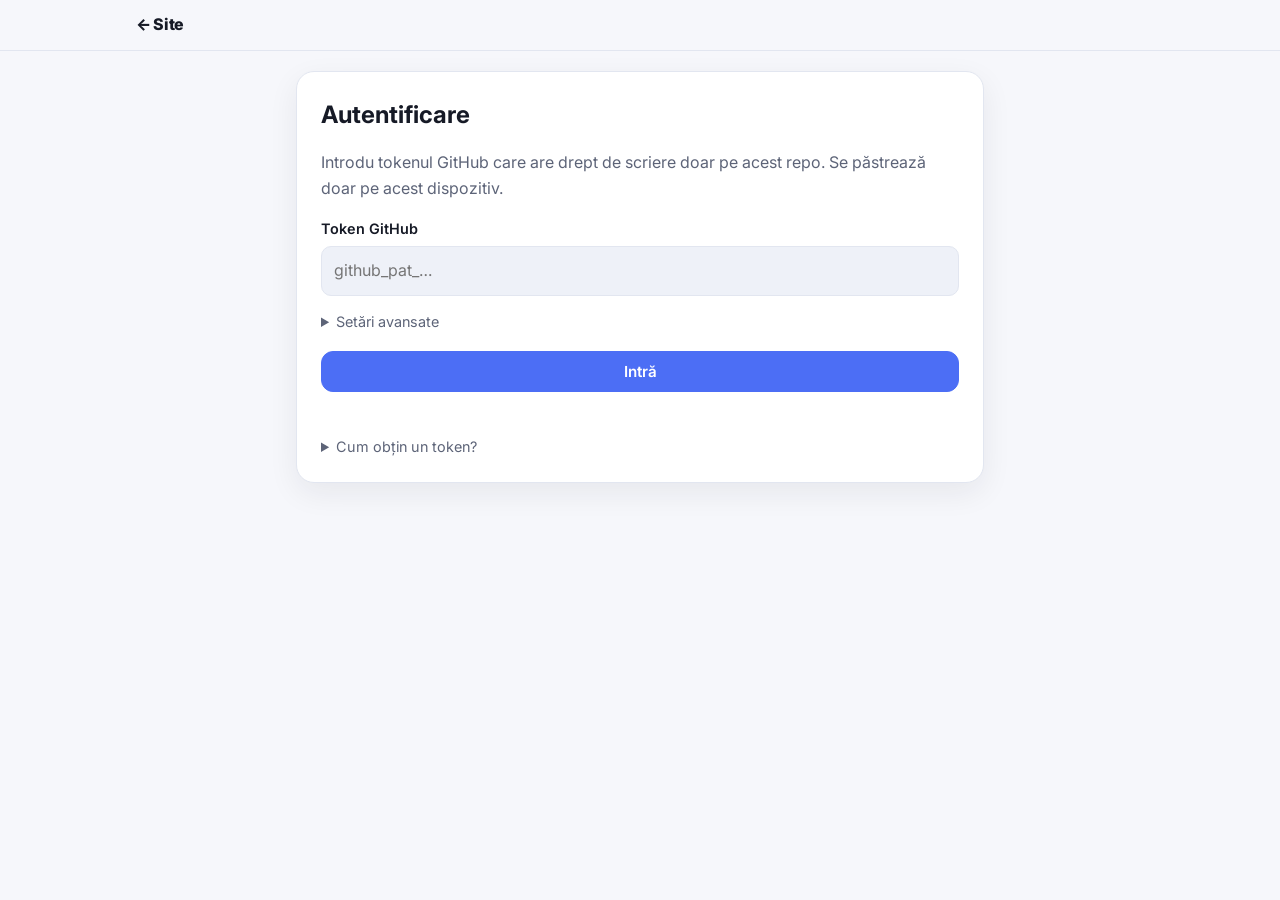
==== admin/index.html @ 6797357d "Add CV/business-card landing page with mobile admin editor - Static site rendered from content.json " ====
<!doctype html>
<html lang="ro">
<head>
  <meta charset="utf-8">
  <meta name="viewport" content="width=device-width, initial-scale=1">
  <meta name="robots" content="noindex, nofollow">
  <title>Editare site</title>
  <link rel="icon" href="../assets/avatar.svg">
  <link href="https://fonts.googleapis.com/css2?family=Inter:wght@400;500;600;700&display=swap" rel="stylesheet">
  <link rel="stylesheet" href="../styles.css">
  <link rel="stylesheet" href="admin.css">
</head>
<body>
  <header class="topbar">
    <nav class="nav">
      <a href="../" class="brand">← Site</a>
      <span class="muted small" id="who"></span>
      <button class="btn small-btn" id="logout" hidden>Ieșire</button>
    </nav>
  </header>

  <main class="admin">
    <!-- Login -->
    <section id="loginView" class="card panel" hidden>
      <h1>Autentificare</h1>
      <p class="muted">Introdu tokenul GitHub care are drept de scriere doar pe acest repo. Se păstrează doar pe acest dispozitiv.</p>
      <form id="loginForm">
        <label>Token GitHub
          <input type="password" id="token" autocomplete="current-password" required placeholder="github_pat_…">
        </label>
        <details class="advanced">
          <summary>Setări avansate</summary>
          <label>Proprietar repo <input id="owner"></label>
          <label>Repo <input id="repo"></label>
          <label>Branch <input id="branch"></label>
        </details>
        <button class="btn primary wide" type="submit">Intră</button>
        <p class="error" id="loginError"></p>
      </form>
      <details class="help">
        <summary>Cum obțin un token?</summary>
        <ol>
          <li>Deschide <a href="https://github.com/settings/personal-access-tokens/new" target="_blank" rel="noopener">GitHub → Fine-grained tokens</a>.</li>
          <li>La <b>Repository access</b> alege <i>Only select repositories</i> și selectează acest repo.</li>
          <li>La <b>Permissions → Contents</b> alege <i>Read and write</i>.</li>
          <li>Generează tokenul și lipește-l aici.</li>
        </ol>
      </details>
    </section>

    <!-- Editor -->
    <section id="editorView" hidden>
      <div id="form"></div>
    </section>
  </main>

  <div class="savebar" id="savebar" hidden>
    <span id="status" class="muted small">Nicio modificare</span>
    <button class="btn" id="reload">Reîncarcă</button>
    <button class="btn primary" id="save" disabled>Salvează</button>
  </div>

  <script src="admin.js"></script>
</body>
</html>
---- styles.css ----
:root {
  --bg: #f6f7fb;
  --surface: #ffffff;
  --surface-2: #eef1f8;
  --text: #161a26;
  --muted: #5d6478;
  --border: #e2e6f0;
  --accent: #4c6ef5;
  --accent-soft: #e5ebff;
  --accent-text: #ffffff;
  --ok: #2fb344;
  --shadow: 0 10px 30px rgba(22, 26, 38, .07);
  --radius: 18px;
}
@media (prefers-color-scheme: dark) {
  :root:not([data-theme="light"]) {
    --bg: #0e1118;
    --surface: #161a24;
    --surface-2: #1d2230;
    --text: #e9ecf4;
    --muted: #9aa2b6;
    --border: #262c3b;
    --accent: #7390ff;
    --accent-soft: #212a47;
    --accent-text: #0e1118;
    --shadow: 0 10px 30px rgba(0, 0, 0, .35);
  }
}
:root[data-theme="dark"] {
  --bg: #0e1118;
  --surface: #161a24;
  --surface-2: #1d2230;
  --text: #e9ecf4;
  --muted: #9aa2b6;
  --border: #262c3b;
  --accent: #7390ff;
  --accent-soft: #212a47;
  --accent-text: #0e1118;
  --shadow: 0 10px 30px rgba(0, 0, 0, .35);
}

* { box-sizing: border-box; }
html { scroll-behavior: smooth; scroll-padding-top: 72px; }
body {
  margin: 0;
  font-family: "Inter", system-ui, -apple-system, "Segoe UI", sans-serif;
  background: var(--bg);
  color: var(--text);
  line-height: 1.6;
  -webkit-font-smoothing: antialiased;
}
a { color: var(--accent); text-decoration: none; }
a:hover { text-decoration: underline; }
svg { width: 18px; height: 18px; fill: currentColor; flex-shrink: 0; }
.muted { color: var(--muted); }
.small { font-size: .85rem; }

/* Top bar */
.topbar {
  position: sticky; top: 0; z-index: 10;
  background: color-mix(in srgb, var(--bg) 85%, transparent);
  backdrop-filter: blur(10px);
  border-bottom: 1px solid var(--border);
}
.nav {
  max-width: 1040px; margin: 0 auto; padding: 12px 16px;
  display: flex; align-items: center; gap: 16px;
}
.brand { font-weight: 800; color: var(--text); letter-spacing: -.02em; }
.brand:hover { text-decoration: none; }
.nav-links { display: flex; gap: 18px; margin-left: auto; }
.nav-links a { color: var(--muted); font-weight: 500; font-size: .95rem; }
.nav-links a:hover { color: var(--text); text-decoration: none; }
.icon-btn {
  display: grid; place-items: center; width: 38px; height: 38px;
  border-radius: 10px; border: 1px solid var(--border);
  background: var(--surface); color: var(--text); cursor: pointer;
}
@media (max-width: 640px) {
  .nav-links { display: none; }
  .icon-btn { margin-left: auto; }
}

main { max-width: 1040px; margin: 0 auto; padding: 0 16px; }

.card {
  background: var(--surface);
  border: 1px solid var(--border);
  border-radius: var(--radius);
  box-shadow: var(--shadow);
}

/* Business card */
.hero { padding: 40px 0 8px; }
.bizcard {
  display: grid; grid-template-columns: 180px 1fr; gap: 32px;
  padding: 32px; align-items: center;
}
.avatar {
  width: 180px; height: 180px; border-radius: 24px; object-fit: cover;
  background: var(--surface-2); border: 4px solid var(--accent-soft);
}
.bizcard h1 { margin: 0; font-size: clamp(1.8rem, 4vw, 2.6rem); line-height: 1.15; letter-spacing: -.03em; }
.title { margin: 4px 0 0; font-size: 1.15rem; font-weight: 600; color: var(--accent); }
.tagline { margin: 12px 0 0; color: var(--muted); max-width: 56ch; }
.location { margin: 8px 0 0; color: var(--muted); font-size: .95rem; display: flex; align-items: center; gap: 6px; }
.location:empty { display: none; }
.availability {
  display: inline-flex; align-items: center; gap: 8px; margin: 0 0 10px;
  padding: 4px 12px; border-radius: 999px; font-size: .85rem; font-weight: 500;
  background: color-mix(in srgb, var(--ok) 14%, transparent); color: var(--ok);
}
.dot { width: 8px; height: 8px; border-radius: 50%; background: var(--ok); box-shadow: 0 0 0 4px color-mix(in srgb, var(--ok) 25%, transparent); }

.actions { display: flex; flex-wrap: wrap; gap: 10px; margin-top: 20px; }
.btn {
  display: inline-flex; align-items: center; gap: 8px;
  padding: 10px 16px; border-radius: 12px; font-weight: 600; font-size: .95rem;
  border: 1px solid var(--border); background: var(--surface-2); color: var(--text);
  cursor: pointer; font-family: inherit;
}
.btn:hover { text-decoration: none; border-color: var(--accent); }
.btn.primary { background: var(--accent); color: var(--accent-text); border-color: var(--accent); }
.social { display: flex; flex-wrap: wrap; gap: 8px; margin-top: 14px; }
.social a {
  display: inline-flex; align-items: center; gap: 6px; padding: 6px 12px;
  border-radius: 999px; background: var(--accent-soft); color: var(--accent);
  font-size: .88rem; font-weight: 600;
}
.social a:hover { text-decoration: none; filter: brightness(1.05); }

@media (max-width: 720px) {
  .hero { padding-top: 20px; }
  .bizcard { grid-template-columns: 1fr; text-align: center; padding: 24px 20px; gap: 16px; justify-items: center; }
  .avatar { width: 128px; height: 128px; }
  .tagline { margin-left: auto; margin-right: auto; }
  .location, .actions, .social { justify-content: center; }
  .actions .btn { flex: 1 1 140px; justify-content: center; }
}

.stats { display: grid; grid-template-columns: repeat(auto-fit, minmax(150px, 1fr)); gap: 12px; margin-top: 16px; }
.stat { padding: 18px 20px; }
.stat strong { display: block; font-size: 1.7rem; letter-spacing: -.02em; }
.stat span { color: var(--muted); font-size: .9rem; }

/* Sections */
.section { padding: 48px 0 8px; }
.section h2 { font-size: 1.6rem; margin: 0 0 18px; letter-spacing: -.02em; }
.subhead { margin: 32px 0 14px; font-size: 1.15rem; }
.prose { padding: 24px 28px; }
.prose p { margin: 0 0 12px; }
.prose p:last-child { margin-bottom: 0; }

.timeline { list-style: none; margin: 0; padding: 0 0 0 22px; border-left: 2px solid var(--border); display: grid; gap: 14px; }
.timeline li { position: relative; padding: 18px 22px; }
.timeline li::before {
  content: ""; position: absolute; left: -31px; top: 24px;
  width: 14px; height: 14px; border-radius: 50%;
  background: var(--accent); border: 3px solid var(--bg);
}
.timeline h4 { margin: 0; font-size: 1.05rem; }
.timeline .meta { color: var(--muted); font-size: .9rem; margin: 2px 0 0; }
.timeline .desc { margin: 8px 0 0; }

.skills { display: grid; grid-template-columns: repeat(auto-fit, minmax(260px, 1fr)); gap: 14px; }
.skills .card { padding: 20px 22px; }
.skills h4 { margin: 0 0 12px; }
.chips { display: flex; flex-wrap: wrap; gap: 8px; }
.chip { padding: 5px 12px; border-radius: 999px; background: var(--surface-2); border: 1px solid var(--border); font-size: .88rem; }

.projects { display: grid; grid-template-columns: repeat(auto-fill, minmax(290px, 1fr)); gap: 16px; }
.project { overflow: hidden; display: flex; flex-direction: column; }
.project img { width: 100%; aspect-ratio: 16 / 9; object-fit: cover; background: var(--surface-2); display: block; }
.project .body { padding: 20px 22px; display: flex; flex-direction: column; gap: 10px; flex: 1; }
.project h4 { margin: 0; font-size: 1.1rem; }
.project p { margin: 0; color: var(--muted); }
.project .chips { margin-top: auto; }
.project .chip { font-size: .8rem; }
.project a.more { font-weight: 600; display: inline-flex; align-items: center; gap: 4px; }

.contact-card { display: grid; grid-template-columns: 1fr auto; gap: 28px; padding: 24px 28px; align-items: center; }
.contact-list { display: grid; gap: 10px; }
.contact-list a {
  display: flex; align-items: center; gap: 12px; padding: 12px 14px;
  border-radius: 12px; background: var(--surface-2); color: var(--text);
  font-weight: 500; overflow-wrap: anywhere;
}
.contact-list a svg { color: var(--accent); }
.contact-list a:hover { text-decoration: none; outline: 1px solid var(--accent); }
.qr-wrap { text-align: center; }
.qr-wrap p { margin: 8px 0 0; font-size: .85rem; }
.qr { background: #fff; padding: 10px; border-radius: 12px; display: inline-block; line-height: 0; }
.qr:empty { display: none; }
.qr img, .qr canvas { width: 140px; height: 140px; }
@media (max-width: 640px) {
  .contact-card { grid-template-columns: 1fr; padding: 20px; }
}

.footer {
  max-width: 1040px; margin: 48px auto 0; padding: 24px 16px 40px;
  display: flex; justify-content: space-between; gap: 12px; flex-wrap: wrap;
  color: var(--muted); font-size: .9rem; border-top: 1px solid var(--border);
}
.footer p { margin: 0; }

.empty { display: none !important; }
---- admin/admin.css ----
.admin { max-width: 720px; padding-top: 20px; padding-bottom: 120px; }
.panel { padding: 24px; }
.panel h1 { margin: 0 0 8px; font-size: 1.5rem; }
.small-btn { padding: 6px 12px; font-size: .85rem; }
.nav .muted { margin-left: auto; }

label { display: block; font-weight: 600; font-size: .9rem; margin: 14px 0 0; }
input, textarea {
  display: block; width: 100%; margin-top: 6px;
  padding: 11px 12px; border-radius: 10px;
  border: 1px solid var(--border); background: var(--surface-2); color: var(--text);
  font: inherit; font-weight: 400; font-size: 16px; /* 16px avoids iOS zoom */
}
input:focus, textarea:focus { outline: 2px solid var(--accent); outline-offset: -1px; }
textarea { min-height: 96px; resize: vertical; }
.wide { width: 100%; justify-content: center; margin-top: 18px; }
.error { color: #e03131; min-height: 1.2em; margin: 10px 0 0; }
.advanced, .help { margin-top: 14px; }
.advanced summary, .help summary { cursor: pointer; color: var(--muted); font-size: .9rem; }
.help ol { padding-left: 20px; font-size: .92rem; }

.group { padding: 18px 20px; margin-bottom: 14px; }
.group > h2 { margin: 0; font-size: 1.15rem; }
.group > summary { cursor: pointer; font-weight: 700; font-size: 1.1rem; list-style: none; display: flex; justify-content: space-between; }
.group > summary::after { content: "▾"; color: var(--muted); }
.group:not([open]) > summary::after { content: "▸"; }

.item { border: 1px solid var(--border); border-radius: 12px; padding: 4px 14px 14px; margin-top: 12px; background: var(--surface); }
.item > summary { cursor: pointer; padding: 10px 0; font-weight: 600; display: flex; gap: 8px; align-items: center; }
.item-tools { margin-left: auto; display: flex; gap: 4px; }
.tool {
  width: 34px; height: 34px; border-radius: 8px; border: 1px solid var(--border);
  background: var(--surface-2); color: var(--text); cursor: pointer; font-size: 1rem;
}
.tool.danger { color: #e03131; }
.add { margin-top: 12px; }

.str-list .row { display: flex; gap: 6px; align-items: center; margin-top: 6px; }
.str-list .row input { margin-top: 0; }
.upload-row { display: flex; gap: 8px; align-items: center; margin-top: 6px; }
.upload-row input[type=text] { margin-top: 0; }
.upload-row .btn { white-space: nowrap; padding: 10px 12px; }
.thumb { width: 48px; height: 48px; border-radius: 8px; object-fit: cover; background: var(--surface-2); flex-shrink: 0; }

.savebar {
  position: fixed; left: 0; right: 0; bottom: 0; z-index: 20;
  display: flex; gap: 10px; align-items: center; justify-content: flex-end;
  padding: 12px 16px calc(12px + env(safe-area-inset-bottom));
  background: var(--surface); border-top: 1px solid var(--border);
  box-shadow: 0 -6px 20px rgba(0,0,0,.08);
}
.savebar #status { margin-right: auto; }
.btn[disabled] { opacity: .5; cursor: default; }
[hidden] { display: none !important; }
.nav .brand { white-space: nowrap; }
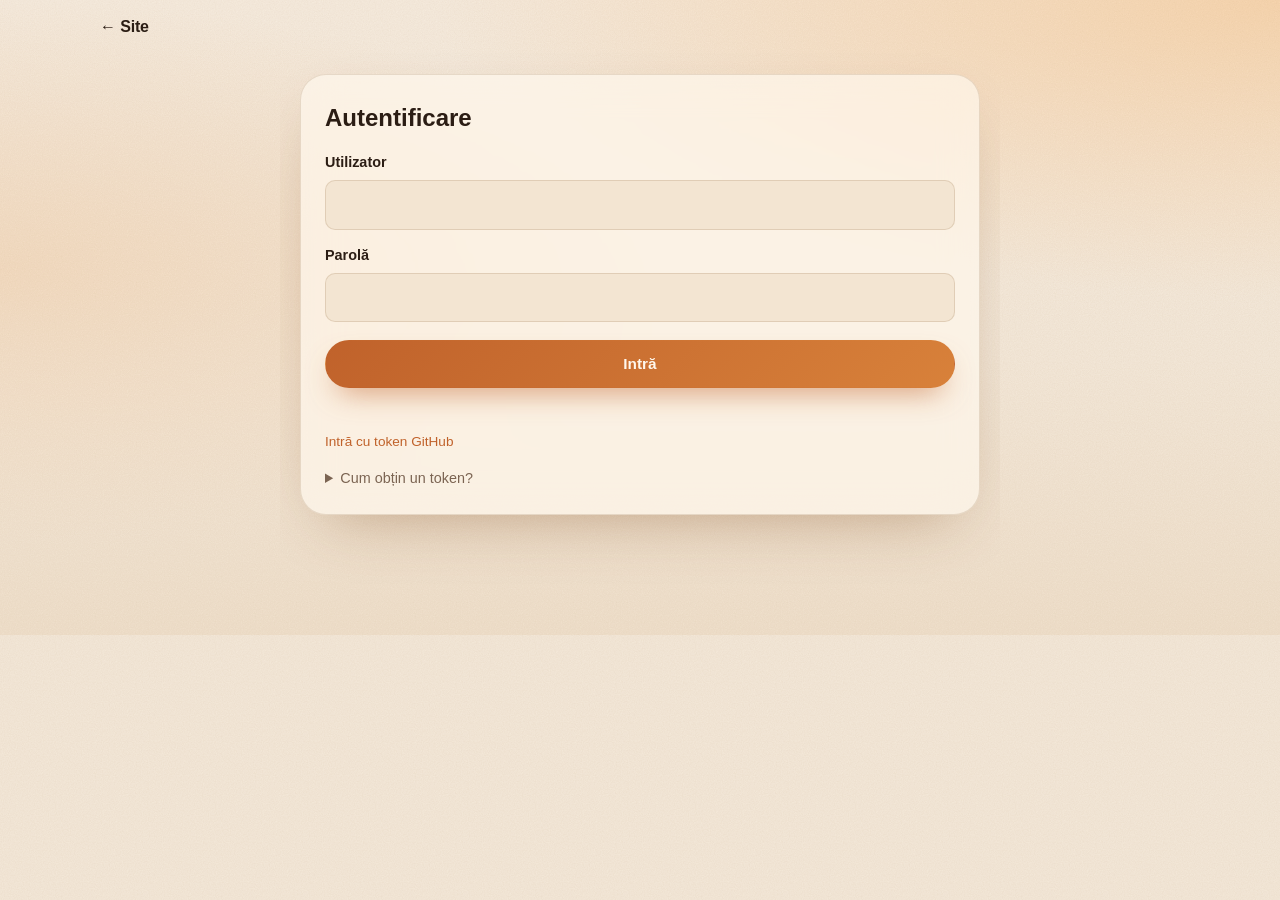
==== commit ff79c3fa: "Bento 1 becomes the main site + StetoApp, contact form, recommendations, NFC card mode, stats, SEO -" ====
--- a/admin/index.html
+++ b/admin/index.html
@@ -7,7 +7,7 @@
   <title>Editare site</title>
   <link rel="icon" href="../assets/avatar.svg">
   <link href="https://fonts.googleapis.com/css2?family=Inter:wght@400;500;600;700&display=swap" rel="stylesheet">
-  <link rel="stylesheet" href="../styles.css">
+  <link rel="stylesheet" href="base.css">
   <link rel="stylesheet" href="admin.css">
 </head>
 <body>
@@ -23,8 +23,19 @@
     <!-- Login -->
     <section id="loginView" class="card panel" hidden>
       <h1>Autentificare</h1>
-      <p class="muted">Introdu tokenul GitHub care are drept de scriere doar pe acest repo. Se păstrează doar pe acest dispozitiv.</p>
+      <form id="passForm" hidden>
+        <label>Utilizator
+          <input id="user" autocomplete="username" autocapitalize="none" required>
+        </label>
+        <label>Parolă
+          <input type="password" id="pass" autocomplete="current-password" required>
+        </label>
+        <button class="btn primary wide" type="submit">Intră</button>
+        <p class="error" id="passError"></p>
+        <p class="small"><a href="#" id="useToken">Intră cu token GitHub</a></p>
+      </form>
       <form id="loginForm">
+        <p class="muted">Introdu tokenul GitHub care are drept de scriere doar pe acest repo. Se păstrează doar pe acest dispozitiv.</p>
         <label>Token GitHub
           <input type="password" id="token" autocomplete="current-password" required placeholder="github_pat_…">
         </label>
@@ -51,6 +62,17 @@
     <!-- Editor -->
     <section id="editorView" hidden>
       <div id="form"></div>
+      <details class="card group">
+        <summary>Utilizator și parolă</summary>
+        <p class="muted small">Setează un utilizator și o parolă ca să intri fără token. Tokenul curent se salvează criptat în repo (<code>admin/auth.json</code>) și poate fi deblocat doar cu aceste date. Folosește o parolă lungă, pe care n-o mai folosești în altă parte.</p>
+        <form id="credForm">
+          <label>Utilizator <input id="newUser" autocomplete="username" autocapitalize="none" required></label>
+          <label>Parolă nouă <input type="password" id="newPass" autocomplete="new-password" minlength="8" required></label>
+          <label>Repetă parola <input type="password" id="newPass2" autocomplete="new-password" required></label>
+          <button class="btn primary wide" type="submit">Salvează datele de login</button>
+          <p class="small" id="credMsg"></p>
+        </form>
+      </details>
     </section>
   </main>
 
--- a/admin/base.css
+++ b/admin/base.css
@@ -0,0 +1,493 @@
+/* ============ Golden hour palette ============ */
+:root {
+  --bg: #f4e9da;
+  --bg-deep: #ecd9c0;
+  --surface: rgba(255, 249, 240, .66);
+  --surface-solid: #fbf4ea;
+  --surface-2: #f3e5d2;
+  --text: #2b1d14;
+  --muted: #7b6452;
+  --border: rgba(125, 82, 40, .16);
+  --accent: #c0622b;
+  --accent-2: #e2a548;
+  --accent-soft: #f5dcc0;
+  --accent-text: #fff7ec;
+  --ink: #1f1611;
+  --ink-2: #2c201a;
+  --ink-text: #f4e6d4;
+  --ink-muted: #b59d86;
+  --shadow: 0 24px 60px -28px rgba(122, 68, 22, .45);
+  --radius: 26px;
+  --serif: "Fraunces", Georgia, serif;
+  --sans: "Helvetica Neue", Helvetica, "Inter", Arial, sans-serif;
+  --ease: cubic-bezier(.2, .8, .2, 1);
+  --dock-h: 76px;
+}
+
+* { box-sizing: border-box; }
+html { background: var(--bg); overflow-x: clip; scroll-behavior: smooth; scroll-padding-top: 80px; -webkit-tap-highlight-color: transparent; }
+body {
+  margin: 0;
+  font-family: var(--sans);
+  font-size: 16px;
+  line-height: 1.6;
+  color: var(--text);
+  background:
+    radial-gradient(120% 60% at 100% 0%, #f7d6b0 0%, transparent 55%),
+    radial-gradient(90% 50% at 0% 30%, #f3dcc2 0%, transparent 60%),
+    linear-gradient(180deg, #f6ecdf 0%, var(--bg) 40%, var(--bg-deep) 100%);
+  background-attachment: fixed;
+  -webkit-font-smoothing: antialiased;
+
+}
+/* film grain */
+body::before {
+  content: ""; position: fixed; inset: 0; z-index: 0; pointer-events: none; opacity: .22; mix-blend-mode: multiply;
+  background-image: url("data:image/svg+xml,%3Csvg xmlns='http://www.w3.org/2000/svg' width='160' height='160'%3E%3Cfilter id='n'%3E%3CfeTurbulence type='fractalNoise' baseFrequency='.85' numOctaves='2' stitchTiles='stitch'/%3E%3CfeColorMatrix values='0 0 0 0 .45 0 0 0 0 .3 0 0 0 0 .15 0 0 0 .5 0'/%3E%3C/filter%3E%3Crect width='100%25' height='100%25' filter='url(%23n)'/%3E%3C/svg%3E");
+}
+body > * { position: relative; z-index: 1; }
+a { color: var(--accent); text-decoration: none; }
+svg { width: 20px; height: 20px; fill: currentColor; flex-shrink: 0; }
+em { font-family: var(--serif); font-style: italic; font-weight: 400; letter-spacing: 0; }
+.muted { color: var(--muted); }
+.small { font-size: .85rem; }
+.card {
+  background: var(--surface);
+  border: 1px solid var(--border);
+  border-radius: var(--radius);
+  box-shadow: var(--shadow);
+  -webkit-backdrop-filter: blur(18px) saturate(1.2);
+  backdrop-filter: blur(18px) saturate(1.2);
+}
+
+/* ============ Ambient glow ============ */
+.glow { position: fixed !important; inset: 0; z-index: 0 !important; pointer-events: none; overflow: hidden; }
+.glow span {
+  position: absolute; border-radius: 50%; filter: blur(60px); opacity: .55; will-change: transform;
+}
+.glow span:nth-child(1) { width: 60vmax; height: 60vmax; left: -20vmax; top: -18vmax; background: radial-gradient(circle, #f6b56b 0%, transparent 65%); animation: drift1 22s ease-in-out infinite alternate; }
+.glow span:nth-child(2) { width: 50vmax; height: 50vmax; right: -22vmax; top: 30vh; background: radial-gradient(circle, #f19a7a 0%, transparent 65%); opacity: .35; animation: drift2 28s ease-in-out infinite alternate; }
+.glow span:nth-child(3) { width: 45vmax; height: 45vmax; left: 10vw; bottom: -25vmax; background: radial-gradient(circle, #f3cf7d 0%, transparent 65%); opacity: .4; animation: drift1 32s ease-in-out infinite alternate-reverse; }
+@keyframes drift1 { to { transform: translate3d(12vw, 8vh, 0) scale(1.1); } }
+@keyframes drift2 { to { transform: translate3d(-10vw, -12vh, 0) scale(.9); } }
+
+/* scroll progress (scroll-driven, ignored where unsupported) */
+.progress {
+  position: fixed !important; top: 0; left: 0; right: 0; height: 3px; z-index: 50 !important;
+  background: linear-gradient(90deg, var(--accent-2), var(--accent));
+  transform-origin: 0 50%; transform: scaleX(0);
+}
+@supports (animation-timeline: scroll()) {
+  .progress { animation: grow linear both; animation-timeline: scroll(root); }
+  @keyframes grow { to { transform: scaleX(1); } }
+}
+
+/* ============ Top bar ============ */
+.topbar {
+  position: sticky; top: 0; z-index: 40;
+  padding-top: env(safe-area-inset-top);
+  transition: background .4s var(--ease), box-shadow .4s var(--ease);
+}
+.topbar.scrolled {
+  background: rgba(246, 236, 223, .9);
+  -webkit-backdrop-filter: blur(16px) saturate(1.3);
+  backdrop-filter: blur(16px) saturate(1.3);
+  box-shadow: 0 1px 0 var(--border);
+}
+.nav { max-width: 1120px; margin: 0 auto; padding: 14px 20px; display: flex; align-items: center; gap: 16px; }
+.brand { display: inline-flex; align-items: center; gap: 10px; font-weight: 700; color: var(--text); letter-spacing: -.01em; }
+.brand-dot { width: 10px; height: 10px; border-radius: 50%; background: linear-gradient(135deg, var(--accent-2), var(--accent)); box-shadow: 0 0 0 4px rgba(226, 165, 72, .25); }
+.nav-links { display: flex; gap: 26px; margin-left: auto; }
+.nav-links a { color: var(--muted); font-weight: 500; font-size: .94rem; transition: color .2s; }
+.nav-links a:hover { color: var(--text); }
+.nav-cta {
+  padding: 9px 16px; border-radius: 999px; background: var(--ink); color: var(--ink-text);
+  font-size: .88rem; font-weight: 600; transition: transform .3s var(--ease);
+}
+.nav-cta:hover { transform: translateY(-1px); }
+@media (max-width: 760px) {
+  .nav-links { display: none; }
+  .nav-cta { margin-left: auto; }
+}
+
+main { max-width: 1120px; margin: 0 auto; padding: 0 20px; overflow-x: clip; }
+
+/* ============ Reveal animations ============ */
+.js .reveal { opacity: 0; transform: translateY(26px); filter: blur(6px); }
+.js .reveal.in {
+  opacity: 1; transform: none; filter: none;
+  transition: opacity .9s var(--ease), transform .9s var(--ease), filter .9s var(--ease);
+  transition-delay: calc(var(--d, 0) * 90ms);
+}
+
+/* ============ Hero ============ */
+.hero {
+  min-height: calc(100svh - 70px);
+  display: flex; flex-direction: column; align-items: center; justify-content: center; text-align: center;
+  padding: 24px 0 88px; position: relative;
+}
+.avatar-wrap {
+  position: relative; width: 148px; height: 148px; border-radius: 50%; padding: 5px; margin-bottom: 22px;
+  background: conic-gradient(from 0deg, var(--accent-2), var(--accent), #f3c98b, var(--accent-2));
+  box-shadow: 0 20px 60px -15px rgba(192, 98, 43, .55);
+}
+.avatar-wrap::after { content: ""; position: absolute; inset: -18px; border-radius: 50%; background: radial-gradient(circle, rgba(242, 176, 98, .45), transparent 70%); z-index: -1; }
+.avatar {
+  width: 100%; height: 100%; border-radius: 50%; object-fit: cover; display: block;
+  border: 4px solid var(--bg); background: var(--surface-2);
+}
+
+.availability {
+  display: inline-flex; align-items: center; gap: 8px; margin: 0 0 18px;
+  padding: 6px 14px; border-radius: 999px; font-size: .82rem; font-weight: 600;
+  background: rgba(255, 249, 240, .7); border: 1px solid var(--border); color: #5c7a3a;
+}
+.dot { width: 8px; height: 8px; border-radius: 50%; background: #6d9c3e; position: relative; }
+.dot::after { content: ""; position: absolute; inset: -4px; border-radius: 50%; background: #6d9c3e; opacity: .4; animation: ping 1.8s var(--ease) infinite; }
+@keyframes ping { 0% { transform: scale(.6); opacity: .6; } 100% { transform: scale(2); opacity: 0; } }
+
+.hero h1 {
+  margin: 0; font-family: var(--sans); font-weight: 500;
+  font-size: clamp(2.9rem, 12.5vw, 6.2rem); line-height: 1.02; letter-spacing: -.015em;
+}
+.hero h1 em {
+  display: block;
+  background: linear-gradient(100deg, var(--accent) 10%, var(--accent-2) 50%, var(--accent) 90%);
+  background-size: 200% 100%;
+  -webkit-background-clip: text; background-clip: text; color: transparent;
+  animation: shimmer 6s linear infinite;
+}
+@keyframes shimmer { to { background-position: -200% 0; } }
+.title { margin: 18px 0 0; font-size: clamp(1rem, 3.6vw, 1.2rem); font-weight: 600; color: var(--accent); letter-spacing: .01em; }
+.tagline { margin: 12px auto 0; color: var(--muted); max-width: 46ch; font-size: 1.05rem; }
+.location { margin: 12px 0 0; color: var(--muted); font-size: .92rem; display: inline-flex; align-items: center; gap: 6px; }
+.location svg { width: 16px; height: 16px; color: var(--accent); }
+.location:empty { display: none; }
+
+.actions { display: flex; flex-wrap: wrap; gap: 10px; margin-top: 28px; justify-content: center; }
+.btn {
+  display: inline-flex; align-items: center; justify-content: center; gap: 8px;
+  padding: 14px 22px; border-radius: 999px; font-weight: 600; font-size: .96rem;
+  border: 1px solid var(--border); background: var(--surface); color: var(--text);
+  cursor: pointer; font-family: inherit;
+  -webkit-backdrop-filter: blur(10px); backdrop-filter: blur(10px);
+  transition: transform .35s var(--ease), box-shadow .35s var(--ease), background .3s;
+}
+.btn:hover { transform: translateY(-2px); box-shadow: var(--shadow); }
+.btn:active { transform: scale(.97); }
+.btn.primary {
+  background: linear-gradient(135deg, var(--accent) 0%, #d8813a 100%);
+  color: var(--accent-text); border-color: transparent;
+  box-shadow: 0 14px 30px -12px rgba(192, 98, 43, .7);
+}
+.btn.dark { background: var(--ink); color: var(--ink-text); border-color: transparent; }
+.social { display: flex; flex-wrap: wrap; gap: 10px; margin-top: 18px; justify-content: center; }
+.social a {
+  display: inline-flex; align-items: center; gap: 10px; min-height: 52px; padding: 0 18px 0 8px;
+  border-radius: 999px; background: var(--surface); border: 1px solid var(--border); color: var(--text);
+  font-weight: 600; font-size: .98rem;
+  -webkit-backdrop-filter: blur(10px); backdrop-filter: blur(10px);
+  transition: transform .35s var(--ease), box-shadow .35s var(--ease), background .3s, color .3s;
+}
+.social a > svg:first-child {
+  width: 36px; height: 36px; padding: 8px; border-radius: 50%;
+  background: var(--ink); color: var(--ink-text); transition: background .3s;
+}
+.social a > svg:last-child { width: 15px; height: 15px; opacity: .45; transition: transform .35s var(--ease), opacity .3s; }
+.social a:hover { transform: translateY(-2px); box-shadow: var(--shadow); }
+.social a:hover > svg:last-child { opacity: 1; transform: translate(2px, -2px); }
+.social a:active { transform: scale(.97); }
+.social .s-instagram > svg:first-child { background: radial-gradient(circle at 30% 110%, #fdd26a 0%, #f77737 30%, #e1306c 60%, #833ab4 100%); color: #fff; }
+.social .s-linkedin > svg:first-child { background: #0a66c2; color: #fff; }
+.social .s-facebook > svg:first-child { background: #1877f2; color: #fff; }
+@media (max-width: 480px) {
+  .social { width: 100%; }
+  .social a { flex: 1 1 150px; justify-content: flex-start; }
+  .social a > svg:last-child { margin-left: auto; }
+}
+
+.scroll-hint { position: absolute; bottom: 18px; left: 50%; transform: translateX(-50%); width: 26px; height: 42px; border: 2px solid rgba(43, 29, 20, .25); border-radius: 20px; }
+.scroll-hint span { position: absolute; left: 50%; top: 8px; width: 4px; height: 8px; margin-left: -2px; border-radius: 2px; background: var(--accent); animation: wheel 1.8s var(--ease) infinite; }
+@keyframes wheel { 0% { opacity: 0; transform: translateY(0); } 30% { opacity: 1; } 100% { opacity: 0; transform: translateY(14px); } }
+@media (max-height: 640px) { .scroll-hint { display: none; } }
+
+/* ============ Stats ============ */
+.stats { display: grid; grid-template-columns: repeat(3, 1fr); gap: 10px; }
+.stat { padding: 20px 14px; text-align: center; }
+.stat strong { display: block; font-family: var(--sans); font-weight: 500; font-size: clamp(2rem, 8vw, 2.8rem); line-height: 1; color: var(--text); }
+.stat span { display: block; margin-top: 6px; color: var(--muted); font-size: .8rem; line-height: 1.3; }
+
+/* ============ Sections ============ */
+.section { padding: 88px 0 0; }
+.eyebrow {
+  margin: 0 0 14px; display: inline-flex; align-items: center; gap: 10px;
+  font-size: .78rem; font-weight: 700; letter-spacing: .18em; text-transform: uppercase; color: var(--accent);
+}
+.eyebrow::before { content: ""; width: 26px; height: 1.5px; background: currentColor; }
+.eyebrow.light { color: var(--accent-2); }
+.section h2, .footer h2 {
+  margin: 0 0 28px; font-family: var(--sans); font-weight: 500;
+  font-size: clamp(2rem, 7.5vw, 3.4rem); line-height: 1.1; letter-spacing: -.01em;
+}
+.section h2 em, .footer h2 em { color: var(--accent); }
+.prose { font-family: var(--sans); font-weight: 400; font-size: clamp(1.35rem, 5vw, 2rem); line-height: 1.4; letter-spacing: -.005em; }
+.prose p { margin: 0 0 18px; }
+.prose p + p { font-family: var(--sans); font-size: 1.05rem; line-height: 1.7; color: var(--muted); letter-spacing: 0; }
+
+/* ============ Carousel ============ */
+.section-head { display: flex; align-items: flex-end; justify-content: space-between; gap: 16px; }
+.carousel-nav { display: flex; gap: 8px; margin-bottom: 30px; }
+.round-btn {
+  width: 50px; height: 50px; border-radius: 50%; border: 1px solid var(--border);
+  background: var(--surface); color: var(--text); cursor: pointer; display: grid; place-items: center;
+  transition: background .3s, color .3s, transform .3s var(--ease);
+}
+.round-btn:hover { background: var(--ink); color: var(--ink-text); }
+.round-btn:active { transform: scale(.92); }
+.round-btn:disabled { opacity: .35; pointer-events: none; }
+@media (max-width: 760px) { .carousel-nav { display: none; } }
+
+.carousel {
+  display: flex; gap: 16px; overflow-x: auto; overscroll-behavior-x: contain;
+  scroll-snap-type: x mandatory; scrollbar-width: none;
+  margin: 0 -20px; padding: 6px 20px 30px; scroll-padding-inline: 20px;
+  outline: none;
+}
+.carousel::-webkit-scrollbar { display: none; }
+.slide {
+  flex: 0 0 min(84vw, 460px); scroll-snap-align: center;
+  display: flex; flex-direction: column; overflow: hidden; padding: 0;
+  transition: transform .5s var(--ease), opacity .5s var(--ease);
+  transform: scale(var(--s, 1)); opacity: var(--o, 1);
+}
+@media (min-width: 761px) { .slide { scroll-snap-align: start; flex-basis: calc((100% - 32px) / 3); } .slide h3 { font-size: 1.4rem; } }
+@media (min-width: 761px) and (max-width: 1000px) { .slide { flex-basis: calc((100% - 16px) / 2); } }
+.preview { position: relative; aspect-ratio: 4 / 3; overflow: hidden; background: var(--ink); }
+.preview img { position: absolute; inset: 0; z-index: 1; width: 100%; height: 100%; object-fit: cover; object-position: top center; display: block; transition: transform 1.2s var(--ease); }
+.slide:hover .preview img { transform: scale(1.06); }
+.preview.fallback {
+  display: grid; place-items: center;
+  background:
+    radial-gradient(80% 90% at 20% 10%, #f2b36b 0%, transparent 60%),
+    radial-gradient(70% 80% at 90% 90%, #c0622b 0%, transparent 65%),
+    linear-gradient(135deg, #3a2519, #1f1611);
+}
+.preview.fallback .letter { font-family: var(--serif); font-size: 6rem; color: rgba(255, 240, 220, .9); font-style: italic; line-height: 1; }
+.preview .idx {
+  position: absolute; z-index: 2; top: 14px; left: 14px; padding: 5px 11px; border-radius: 999px;
+  background: rgba(31, 22, 17, .55); color: #f8ead8; font-size: .75rem; font-weight: 700; letter-spacing: .08em;
+  -webkit-backdrop-filter: blur(8px); backdrop-filter: blur(8px);
+}
+.slide .body { padding: 22px 22px 24px; display: flex; flex-direction: column; gap: 10px; flex: 1; }
+.slide h3 { margin: 0; font-family: var(--sans); font-weight: 600; font-size: 1.55rem; line-height: 1.2; }
+.slide p { margin: 0; color: var(--muted); }
+.slide .foot { margin-top: auto; padding-top: 8px; display: flex; align-items: center; justify-content: space-between; gap: 10px; flex-wrap: wrap; }
+.chips { display: flex; flex-wrap: wrap; gap: 6px; }
+.chip { padding: 5px 12px; border-radius: 999px; background: var(--accent-soft); color: #8a4219; font-size: .78rem; font-weight: 600; }
+.go {
+  display: inline-flex; align-items: center; gap: 6px; padding: 10px 16px; border-radius: 999px;
+  background: var(--ink); color: var(--ink-text); font-weight: 600; font-size: .88rem;
+  transition: gap .3s var(--ease);
+}
+.go:hover { gap: 10px; }
+.go svg { width: 16px; height: 16px; }
+
+.carousel-foot { display: flex; align-items: center; justify-content: space-between; margin-top: 4px; }
+.dots { display: flex; gap: 8px; }
+.dots button {
+  width: 8px; height: 8px; padding: 0; border: 0; border-radius: 999px; cursor: pointer;
+  background: rgba(43, 29, 20, .2); transition: width .45s var(--ease), background .3s;
+}
+.dots button.on { width: 30px; background: var(--accent); }
+.counter { font-family: var(--sans); font-size: 1rem; letter-spacing: .04em; color: var(--muted); font-variant-numeric: tabular-nums; }
+.counter b { color: var(--text); font-weight: 600; }
+
+/* ============ Project detail sheet ============ */
+.slide { cursor: pointer; -webkit-user-select: none; user-select: none; }
+.slide:focus-visible { outline: 3px solid var(--accent-2); outline-offset: 3px; }
+.slide .more {
+  display: inline-flex; align-items: center; gap: 2px; padding: 9px 12px 9px 16px; border-radius: 999px;
+  background: var(--ink); color: var(--ink-text); font-weight: 600; font-size: .88rem; white-space: nowrap;
+  transition: gap .3s var(--ease);
+}
+.slide .more svg { width: 18px; height: 18px; }
+.slide:hover .more { gap: 6px; }
+
+html.sheet-lock, html.sheet-lock body { overflow: hidden; }
+.sheet-backdrop {
+  position: fixed !important; inset: 0; z-index: 70 !important; background: rgba(31, 22, 17, .45);
+  -webkit-backdrop-filter: blur(4px); backdrop-filter: blur(4px);
+  opacity: 0; pointer-events: none; transition: opacity .4s var(--ease);
+}
+.sheet-backdrop.open { opacity: 1; pointer-events: auto; }
+.sheet {
+  position: fixed !important; z-index: 71 !important; left: 0; right: 0; bottom: 0;
+  max-height: 92svh; display: flex; flex-direction: column;
+  background: var(--surface-solid); border-radius: 30px 30px 0 0;
+  box-shadow: 0 -20px 60px -20px rgba(31, 22, 17, .5);
+  transform: translateY(105%); transition: transform .55s cubic-bezier(.2, .9, .25, 1);
+  padding-bottom: env(safe-area-inset-bottom); touch-action: pan-y;
+}
+.sheet.open { transform: translateY(var(--drag, 0px)); }
+.sheet-grab { padding: 12px 0 6px; display: grid; place-items: center; cursor: grab; touch-action: none; }
+.sheet-grab span { width: 44px; height: 5px; border-radius: 999px; background: rgba(43, 29, 20, .2); }
+.sheet-close {
+  position: absolute; top: 12px; right: 14px; z-index: 2; width: 40px; height: 40px; border-radius: 50%;
+  border: 1px solid var(--border); background: rgba(251, 244, 234, .9); color: var(--text);
+  display: grid; place-items: center; cursor: pointer;
+}
+.sheet-body { overflow-y: auto; overscroll-behavior: contain; -webkit-overflow-scrolling: touch; }
+.sheet-gallery {
+  display: flex; gap: 12px; overflow-x: auto; scroll-snap-type: x mandatory; scrollbar-width: none;
+  padding: 6px 20px 4px; touch-action: pan-x pan-y;
+}
+.sheet-gallery::-webkit-scrollbar { display: none; }
+.sheet-gallery figure {
+  margin: 0; flex: 0 0 100%; scroll-snap-align: center; border-radius: 20px; overflow: hidden;
+  background: var(--surface-2); border: 1px solid var(--border); max-height: 58svh;
+}
+.sheet-gallery.multi figure { flex-basis: 78%; }
+.sheet-gallery img { width: 100%; height: 100%; max-height: 58svh; object-fit: cover; object-position: top center; display: block; }
+.sheet-content { padding: 18px 22px 28px; max-width: 720px; }
+.sheet-content .chips { margin-bottom: 12px; }
+.sheet-content h3 { margin: 0 0 12px; font-size: 1.8rem; font-weight: 600; line-height: 1.15; }
+.sheet-text p { margin: 0 0 12px; color: var(--muted); font-size: 1.02rem; }
+.sheet-cta { margin-top: 10px; width: 100%; }
+.sheet-cta svg { width: 18px; height: 18px; }
+@media (min-width: 761px) {
+  .sheet { left: 50%; right: auto; width: min(760px, 94vw); bottom: 24px; border-radius: 30px; transform: translate(-50%, 110%); max-height: 88vh; }
+  .sheet.open { transform: translate(-50%, var(--drag, 0px)); }
+  .sheet-cta { width: auto; }
+}
+
+/* ============ Skills ============ */
+.section-bleed { padding-top: 96px; }
+.marquee {
+  margin: 0 -20px 26px; overflow: hidden; padding: 18px 0;
+  background: var(--ink); color: var(--ink-text); transform: rotate(-2deg);
+  -webkit-mask: linear-gradient(90deg, transparent, #000 8%, #000 92%, transparent);
+  mask: linear-gradient(90deg, transparent, #000 8%, #000 92%, transparent);
+}
+.marquee-track { display: flex; width: max-content; animation: marquee 30s linear infinite; }
+.marquee-track span { font-family: var(--serif); font-style: italic; font-size: 1.7rem; white-space: nowrap; padding: 0 22px; display: inline-flex; align-items: center; gap: 44px; }
+.marquee-track span::after { content: "✦"; color: var(--accent-2); font-size: 1.1rem; }
+@keyframes marquee { to { transform: translateX(-50%); } }
+.skills { display: grid; grid-template-columns: repeat(auto-fit, minmax(260px, 1fr)); gap: 14px; }
+.skills .card { padding: 22px; }
+.skills h4 { margin: 0 0 14px; font-size: .78rem; letter-spacing: .16em; text-transform: uppercase; color: var(--muted); }
+.skills .chip { background: rgba(255, 249, 240, .8); color: var(--text); border: 1px solid var(--border); font-size: .88rem; padding: 7px 14px; }
+
+/* ============ Timeline ============ */
+.timeline { list-style: none; margin: 0; padding: 0; display: grid; gap: 12px; }
+.timeline-edu { margin-top: 12px; }
+.timeline > li { display: flex; align-items: flex-start; gap: 16px; padding: 22px; position: relative; overflow: hidden; }
+.timeline > li::before {
+  content: ""; position: absolute; left: 0; top: 22px; bottom: 22px; width: 3px; border-radius: 0 3px 3px 0;
+  background: linear-gradient(var(--accent-2), var(--accent));
+}
+.t-body { flex: 1; min-width: 0; display: flex; flex-direction: column; gap: 4px; }
+.timeline .period { font-size: .78rem; font-weight: 700; letter-spacing: .12em; text-transform: uppercase; color: var(--accent); }
+.timeline h4 { margin: 0; font-family: var(--sans); font-weight: 600; font-size: 1.35rem; line-height: 1.25; }
+.timeline .org { color: var(--text); font-weight: 600; font-size: .95rem; }
+.timeline .desc { margin: 8px 0 0; color: var(--muted); }
+.timeline ul.desc { padding: 0; list-style: none; display: grid; gap: 8px; }
+.timeline ul.desc li { position: relative; padding-left: 18px; }
+.timeline ul.desc li::before { content: ""; position: absolute; left: 2px; top: .65em; width: 6px; height: 6px; border-radius: 50%; background: var(--accent-2); }
+.t-logo {
+  flex: 0 0 56px; width: 56px; height: 56px; border-radius: 16px; position: relative; overflow: hidden;
+  background: #fffaf3; border: 1px solid var(--border); box-shadow: 0 8px 20px -12px rgba(122, 68, 22, .5);
+  display: grid; place-items: center;
+}
+.t-logo img { width: 70%; height: 70%; object-fit: contain; position: relative; z-index: 1; }
+.t-logo .t-mono {
+  position: absolute; inset: 0; display: grid; place-items: center;
+  font-weight: 700; font-size: 1.05rem; letter-spacing: .02em; color: var(--accent-text);
+  background: linear-gradient(135deg, var(--accent-2), var(--accent));
+}
+.t-logo img + .t-mono { z-index: 0; opacity: 0; }
+.t-logo.fail img { display: none; }
+.t-logo.fail .t-mono { opacity: 1; }
+.timeline-edu > li::before { background: var(--muted); opacity: .5; }
+@media (max-width: 760px) {
+  .timeline > li { flex-direction: column; gap: 14px; }
+  .t-logo { flex-basis: auto; width: 48px; height: 48px; border-radius: 14px; }
+}
+@media (min-width: 761px) {
+  .timeline > li { gap: 22px; padding: 26px 28px; }
+  .t-logo { flex-basis: 64px; width: 64px; height: 64px; }
+}
+
+/* ============ Footer (dark) ============ */
+.footer {
+  margin-top: 110px; background: var(--ink); color: var(--ink-text);
+  border-radius: 36px 36px 0 0; overflow: hidden; position: relative;
+  padding-bottom: calc(var(--dock-h) + 24px + env(safe-area-inset-bottom));
+}
+.footer::before {
+  content: ""; position: absolute; width: 520px; height: 520px; right: -200px; top: -220px; border-radius: 50%;
+  background: radial-gradient(circle, rgba(226, 165, 72, .35), transparent 65%); pointer-events: none;
+}
+.footer-inner { max-width: 1120px; margin: 0 auto; padding: 72px 20px 0; position: relative; }
+.footer h2 em { color: var(--accent-2); }
+.contact-grid { display: grid; grid-template-columns: 1fr auto; gap: 28px; align-items: center; }
+.contact-list { display: grid; gap: 10px; }
+.contact-list a {
+  display: flex; align-items: center; gap: 14px; padding: 16px 18px; border-radius: 18px;
+  background: var(--ink-2); color: var(--ink-text); font-weight: 500; overflow-wrap: anywhere;
+  border: 1px solid rgba(244, 230, 212, .08);
+  transition: transform .35s var(--ease), border-color .3s;
+}
+.contact-list a:hover { transform: translateX(4px); border-color: rgba(226, 165, 72, .5); }
+.contact-list a svg { color: var(--accent-2); }
+.qr-wrap { text-align: center; }
+.qr-wrap p { margin: 10px 0 0; font-size: .82rem; color: var(--ink-muted); }
+.qr { background: #fbf4ea; padding: 12px; border-radius: 18px; display: inline-block; line-height: 0; }
+.qr img, .qr canvas { width: 140px; height: 140px; }
+.footer-bottom {
+  display: flex; justify-content: space-between; gap: 12px; flex-wrap: wrap;
+  margin-top: 56px; padding-top: 22px; border-top: 1px solid rgba(244, 230, 212, .1);
+  color: var(--ink-muted); font-size: .85rem;
+}
+.footer-bottom p { margin: 0; }
+.footer-bottom a { color: var(--ink-muted); }
+@media (max-width: 760px) {
+  .contact-grid { grid-template-columns: 1fr; }
+  .qr-wrap { display: none; }
+}
+
+/* ============ Bottom dock (dark) ============ */
+.dock {
+  position: fixed !important; z-index: 45 !important; left: 50%; bottom: calc(14px + env(safe-area-inset-bottom));
+  transform: translate(-50%, 140%);
+  display: flex; gap: 4px; padding: 7px; border-radius: 26px;
+  background: rgba(31, 22, 17, .88); border: 1px solid rgba(244, 230, 212, .1);
+  -webkit-backdrop-filter: blur(18px) saturate(1.4); backdrop-filter: blur(18px) saturate(1.4);
+  box-shadow: 0 20px 40px -12px rgba(31, 22, 17, .6);
+  transition: transform .7s var(--ease);
+}
+.dock.show { transform: translate(-50%, 0); }
+.dock a, .dock button {
+  display: flex; flex-direction: column; align-items: center; justify-content: center; gap: 3px;
+  min-width: 70px; height: 60px; padding: 0 10px; border-radius: 20px; border: 0;
+  background: transparent; color: var(--ink-text); font: 600 .7rem var(--sans); cursor: pointer;
+  transition: background .3s, transform .3s var(--ease);
+}
+.dock a:hover, .dock button:hover { background: rgba(244, 230, 212, .08); }
+.dock a:active, .dock button:active { transform: scale(.92); }
+.dock .main { background: linear-gradient(135deg, var(--accent), #d8813a); color: var(--accent-text); }
+.dock svg { width: 22px; height: 22px; }
+
+.toast {
+  position: fixed !important; z-index: 60 !important; left: 50%; bottom: calc(var(--dock-h) + 30px + env(safe-area-inset-bottom));
+  transform: translate(-50%, 20px); opacity: 0; pointer-events: none;
+  padding: 10px 18px; border-radius: 999px; background: var(--ink); color: var(--ink-text); font-size: .88rem; font-weight: 600;
+  transition: opacity .3s, transform .4s var(--ease);
+}
+.toast.show { opacity: 1; transform: translate(-50%, 0); }
+
+.empty { display: none !important; }
+
+@media (prefers-reduced-motion: reduce) {
+  *, *::before, *::after { animation: none !important; transition: none !important; scroll-behavior: auto !important; }
+  .js .reveal { opacity: 1; transform: none; filter: none; }
+}
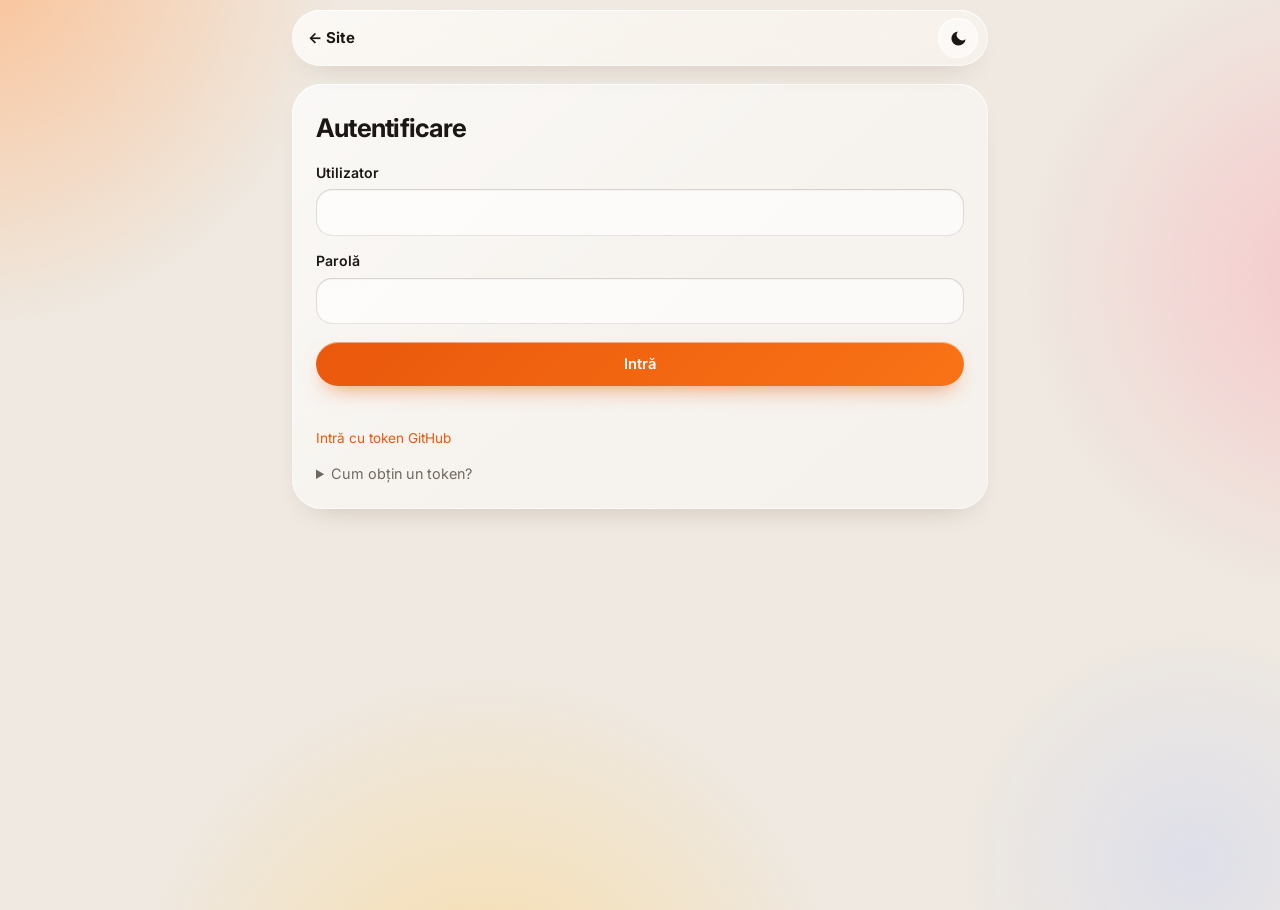
==== commit bd0591c6: "Admin: same liquid-glass design as the site, with light/dark switch - Admin now uses site/glass.css " ====
--- a/admin/index.html
+++ b/admin/index.html
@@ -6,15 +6,22 @@
   <meta name="robots" content="noindex, nofollow">
   <title>Editare site</title>
   <link rel="icon" href="../assets/avatar.svg">
-  <link href="https://fonts.googleapis.com/css2?family=Inter:wght@400;500;600;700&display=swap" rel="stylesheet">
-  <link rel="stylesheet" href="base.css">
+  <meta name="theme-color" content="#efe9e1">
+  <link href="https://fonts.googleapis.com/css2?family=Inter:wght@400;500;600;700;800&display=swap" rel="stylesheet">
+  <script>(function(){var t=null;try{t=localStorage.getItem("theme")}catch(e){}if(t!=="light"&&t!=="dark")t=matchMedia("(prefers-color-scheme: dark)").matches?"dark":"light";document.documentElement.setAttribute("data-theme",t)})()</script>
+  <link rel="stylesheet" href="../site/glass.css">
   <link rel="stylesheet" href="admin.css">
 </head>
 <body>
+  <div class="blobs" aria-hidden="true"><i></i><i></i><i></i><i></i></div>
   <header class="topbar">
     <nav class="nav">
       <a href="../" class="brand">← Site</a>
       <span class="muted small" id="who"></span>
+      <button class="theme-btn" id="themeBtn" type="button" aria-label="Schimbă tema (luminoasă / întunecată)">
+        <svg class="moon" viewBox="0 0 24 24"><path d="M21 12.8A9 9 0 1 1 11.2 3a7 7 0 0 0 9.8 9.8z"/></svg>
+        <svg class="sun" viewBox="0 0 24 24"><circle cx="12" cy="12" r="4.5"/><path d="M12 1.5v3M12 19.5v3M4.2 4.2l2.1 2.1M17.7 17.7l2.1 2.1M1.5 12h3M19.5 12h3M4.2 19.8l2.1-2.1M17.7 6.3l2.1-2.1" stroke="currentColor" stroke-width="2" stroke-linecap="round" fill="none"/></svg>
+      </button>
       <button class="btn small-btn" id="logout" hidden>Ieșire</button>
     </nav>
   </header>
@@ -61,8 +68,15 @@
 
     <!-- Editor -->
     <section id="editorView" hidden>
-      <div id="form"></div>
-      <details class="card group">
+      <div class="tabs" id="tabs" role="tablist">
+        <button type="button" role="tab" data-tab="dash" class="on">Panou</button>
+        <button type="button" role="tab" data-tab="content">Conținut</button>
+        <button type="button" role="tab" data-tab="account">Cont</button>
+      </div>
+      <div id="tab-dash" class="tabpanel"></div>
+      <div id="tab-content" class="tabpanel" hidden><div id="form"></div></div>
+      <div id="tab-account" class="tabpanel" hidden>
+      <details class="card group" open>
         <summary>Utilizator și parolă</summary>
         <p class="muted small">Setează un utilizator și o parolă ca să intri fără token. Tokenul curent se salvează criptat în repo (<code>admin/auth.json</code>) și poate fi deblocat doar cu aceste date. Folosește o parolă lungă, pe care n-o mai folosești în altă parte.</p>
         <form id="credForm">
@@ -73,6 +87,7 @@
           <p class="small" id="credMsg"></p>
         </form>
       </details>
+      </div>
     </section>
   </main>
 
@@ -83,5 +98,6 @@
   </div>
 
   <script src="admin.js"></script>
+  <script src="dash.js"></script>
 </body>
 </html>
--- a/site/glass.css
+++ b/site/glass.css
@@ -0,0 +1,213 @@
+/* Shared base for the Bento „liquid glass” variants (/designs/bento-1..3) */
+:root {
+  --bg: #efe9e1; --text: #1a1714; --muted: #6f6861; --line: rgba(255, 255, 255, .55);
+  --accent: #ea580c; --accent-2: #f59e0b; --ink: #1a1714; --ink-text: #f7f3ee;
+  --r: 30px; --ease: cubic-bezier(.2, .8, .2, 1); --spring: cubic-bezier(.34, 1.3, .64, 1); --out: cubic-bezier(.22, 1, .36, 1);
+  --glass: linear-gradient(140deg, rgba(255, 255, 255, .7) 0%, rgba(255, 255, 255, .46) 55%, rgba(255, 255, 255, .38) 100%);
+  --glass-shadow: inset 0 1px 0 rgba(255, 255, 255, .95), inset 0 -1px 0 rgba(255, 255, 255, .3), inset 0 0 0 1px rgba(255, 255, 255, .35), 0 14px 30px -20px rgba(70, 40, 15, .3);
+}
+* { box-sizing: border-box; }
+html { -webkit-tap-highlight-color: transparent; scroll-behavior: smooth; }
+body { margin: 0; color: var(--text); background: var(--bg); font: 15px/1.55 "Inter", "Helvetica Neue", Helvetica, Arial, sans-serif; -webkit-font-smoothing: antialiased; min-height: 100vh; overflow-x: clip; }
+a { color: inherit; text-decoration: none; }
+svg { width: 18px; height: 18px; fill: currentColor; flex-shrink: 0; }
+
+/* warm background: static soft gradients on one composited layer (no blur filter, nothing animates) */
+.blobs { position: fixed; inset: -10vh -10vw; z-index: -1; pointer-events: none; transform: translateZ(0); contain: strict;
+  background:
+    radial-gradient(42vmax 42vmax at 6% 4%, rgba(255, 179, 122, .75), transparent 70%),
+    radial-gradient(36vmax 36vmax at 96% 34%, rgba(255, 159, 176, .45), transparent 70%),
+    radial-gradient(40vmax 40vmax at 40% 104%, rgba(255, 210, 122, .55), transparent 70%),
+    radial-gradient(26vmax 26vmax at 86% 88%, rgba(183, 201, 255, .3), transparent 70%); }
+.blobs i { display: none; }
+
+/* liquid glass surface */
+.glass {
+  position: relative; isolation: isolate; overflow: hidden;
+  background: var(--glass); border-radius: var(--r);
+  box-shadow: var(--glass-shadow);
+  contain: paint;
+}
+/* real frosted glass only where content actually moves underneath (sticky bar, sheet) */
+.glass.live { -webkit-backdrop-filter: blur(16px) saturate(1.5); backdrop-filter: blur(16px) saturate(1.5); }
+/* specular highlight that follows the pointer / sits top-left by default */
+.glass::before {
+  content: ""; position: absolute; inset: 0; z-index: -1; pointer-events: none; border-radius: inherit;
+  background: radial-gradient(420px circle at var(--mx, 18%) var(--my, 0%), rgba(255, 255, 255, .55), transparent 45%);
+  opacity: .8;
+}
+/* thin bright rim on the top edge, like refracted light */
+.glass::after {
+  content: ""; position: absolute; inset: 0; z-index: -1; pointer-events: none; border-radius: inherit; padding: 1px;
+  background: linear-gradient(160deg, rgba(255, 255, 255, .95), rgba(255, 255, 255, .1) 35%, rgba(255, 255, 255, 0) 60%, rgba(255, 255, 255, .45));
+  -webkit-mask: linear-gradient(#000 0 0) content-box, linear-gradient(#000 0 0); -webkit-mask-composite: xor; mask-composite: exclude;
+}
+.t { padding: 22px; min-width: 0; }
+.press { cursor: pointer; transition: transform .45s var(--spring), box-shadow .4s var(--ease); }
+.press:hover { transform: translateY(-3px); }
+.press:active { transform: scale(.975); transition-duration: .15s; }
+
+/* entrance */
+[data-in] { opacity: 0; transform: translate3d(0, 18px, 0) scale(.98); }
+[data-in].in { opacity: 1; transform: none; transition: opacity .55s var(--ease), transform .7s var(--ease); transition-delay: calc(var(--i, 0) * 50ms); }
+
+/* small parts */
+.label { margin: 0 0 12px; display: flex; align-items: center; gap: 8px; font-size: 12px; font-weight: 600; letter-spacing: .07em; text-transform: uppercase; color: var(--muted); }
+.label b { width: 6px; height: 6px; border-radius: 50%; background: var(--accent); box-shadow: 0 0 0 3px rgba(234, 88, 12, .18); }
+.status { display: inline-flex; align-items: center; gap: 8px; padding: 6px 12px; border-radius: 999px; background: rgba(233, 245, 225, .8); color: #3d6b20; font-size: 13px; font-weight: 600; }
+.status i { width: 7px; height: 7px; border-radius: 50%; background: #4f8a2a; position: relative; }
+.status i::after { content: ""; position: absolute; inset: -4px; border-radius: 50%; background: #4f8a2a; opacity: .35; animation: ping 2s var(--ease) infinite; }
+@keyframes ping { from { transform: scale(.5); opacity: .5; } to { transform: scale(2.2); opacity: 0; } }
+.btn { display: inline-flex; align-items: center; justify-content: center; gap: 8px; height: 44px; padding: 0 18px; border-radius: 999px; font: 600 14.5px "Inter", sans-serif; color: var(--text); cursor: pointer; border: 0;
+  background: rgba(255, 255, 255, .62); box-shadow: inset 0 1px 0 rgba(255, 255, 255, .9), inset 0 0 0 1px rgba(255, 255, 255, .5), 0 6px 16px -10px rgba(70, 40, 15, .4);
+  transition: transform .35s var(--spring); }
+.btn:active { transform: scale(.94); }
+.btn.accent { background: linear-gradient(135deg, var(--accent), #f97316); color: #fff; box-shadow: inset 0 1px 0 rgba(255, 255, 255, .45), 0 10px 22px -10px rgba(234, 88, 12, .7); }
+.btn.dark { background: rgba(26, 23, 20, .88); color: var(--ink-text); }
+.go { position: absolute; top: 16px; right: 16px; width: 34px; height: 34px; border-radius: 50%; display: grid; place-items: center; background: rgba(255, 255, 255, .55); box-shadow: inset 0 1px 0 rgba(255, 255, 255, .9); transition: transform .45s var(--spring); z-index: 2; }
+.press:hover .go { transform: rotate(45deg); }
+.lg { width: 46px; height: 46px; border-radius: 14px; background: #fff; display: grid; place-items: center; overflow: hidden; flex-shrink: 0; position: relative; box-shadow: 0 6px 14px -8px rgba(0, 0, 0, .35), inset 0 0 0 1px rgba(0, 0, 0, .05); }
+.lg img { width: 72%; height: 72%; object-fit: contain; position: relative; z-index: 1; }
+.lg em { position: absolute; inset: 0; display: grid; place-items: center; font-style: normal; font-weight: 800; font-size: 14px; background: var(--ink); color: var(--ink-text); }
+.chips { display: flex; flex-wrap: wrap; gap: 6px; }
+.chips span { padding: 6px 11px; border-radius: 11px; background: rgba(255, 255, 255, .55); box-shadow: inset 0 0 0 1px rgba(255, 255, 255, .6); font-size: 13px; font-weight: 500; }
+
+/* tiles */
+.profile h1 { margin: 0; font-size: clamp(36px, 6vw, 58px); line-height: 1; letter-spacing: -.045em; font-weight: 800; }
+.profile h1 span { color: var(--muted); font-weight: 500; }
+.profile .role { margin: 10px 0 0; font-size: 17px; font-weight: 600; }
+.profile .tag { margin: 8px 0 0; color: var(--muted); max-width: 48ch; }
+.profile .acts { display: flex; flex-wrap: wrap; gap: 8px; margin-top: 18px; }
+.photo { padding: 0; min-height: 260px; }
+.photo img { position: absolute; inset: 0; width: 100%; height: 100%; object-fit: cover; z-index: -2; }
+.photo .loc { position: absolute; left: 12px; bottom: 12px; }
+.pillglass { display: inline-flex; align-items: center; gap: 6px; padding: 8px 13px; border-radius: 999px; font-size: 13px; font-weight: 600; background: rgba(255, 255, 255, .5); -webkit-backdrop-filter: blur(16px) saturate(1.6); backdrop-filter: blur(16px) saturate(1.6); box-shadow: inset 0 1px 0 rgba(255, 255, 255, .9), inset 0 0 0 1px rgba(255, 255, 255, .45); }
+.pillglass svg { width: 15px; height: 15px; color: var(--accent); }
+.now { display: flex; flex-direction: column; gap: 12px; }
+.now h3 { margin: 0; font-size: 18px; line-height: 1.25; letter-spacing: -.015em; }
+.now .co { display: flex; align-items: center; gap: 12px; }
+.now .co b { display: block; font-size: 14.5px; line-height: 1.3; } .now .co small { color: var(--muted); font-size: 13px; }
+.num strong { display: block; font-size: 46px; line-height: 1; letter-spacing: -.05em; font-weight: 800; font-variant-numeric: tabular-nums; }
+.num span { display: block; margin-top: 6px; color: var(--muted); font-size: 13px; font-weight: 500; line-height: 1.3; }
+.soc { color: #fff; display: flex; flex-direction: column; justify-content: space-between; gap: 18px; }
+.soc svg { width: 28px; height: 28px; }
+.soc b { display: block; font-size: 17px; letter-spacing: -.01em; } .soc small { opacity: .85; font-size: 12.5px; }
+.soc .go { background: rgba(255, 255, 255, .22); color: #fff; box-shadow: inset 0 1px 0 rgba(255, 255, 255, .5); }
+.soc.ig { background: radial-gradient(circle at 20% 110%, #fdd26a 0%, #f77737 28%, #e1306c 58%, #833ab4 100%); }
+.soc.li { background: linear-gradient(150deg, #2b8ae6, #0a66c2 60%, #084f96); }
+.soc::before { background: radial-gradient(300px circle at var(--mx, 20%) var(--my, 0%), rgba(255, 255, 255, .45), transparent 45%); }
+.about p { margin: 0 0 12px; color: var(--muted); } .about p:last-child { margin: 0; }
+.about p:first-child { color: var(--text); font-size: 20px; line-height: 1.35; letter-spacing: -.015em; font-weight: 600; }
+.proj { padding: 0; display: flex; flex-direction: column; }
+.proj .img { aspect-ratio: 16 / 10; position: relative; overflow: hidden; background: linear-gradient(135deg, #2a2522, #1a1714); margin: 8px 8px 0; border-radius: calc(var(--r) - 8px); }
+.proj .img img { width: 100%; height: 100%; object-fit: cover; object-position: top; display: block; position: relative; z-index: 1; transition: transform 1s var(--ease); }
+.proj:hover .img img { transform: scale(1.04); }
+.proj .img b { position: absolute; inset: 0; display: grid; place-items: center; color: rgba(247, 243, 238, .9); font-size: 58px; font-weight: 800; letter-spacing: -.04em; }
+.proj .body { padding: 14px 18px 18px; }
+.proj h3 { margin: 0 0 4px; font-size: 19px; letter-spacing: -.02em; }
+.proj p { margin: 0; color: var(--muted); font-size: 14px; }
+.proj .chips { margin-top: 10px; }
+.proj .go { top: 18px; right: 18px; }
+.xp ol { list-style: none; margin: 0; padding: 0; }
+.xp > ol > li { display: grid; grid-template-columns: 46px 1fr; gap: 14px; padding: 14px 0; border-top: 1px solid rgba(255, 255, 255, .6); }
+.xp > ol > li:first-child { border: 0; padding-top: 0; }
+.xp h4 { margin: 0; font-size: 15.5px; letter-spacing: -.01em; line-height: 1.3; }
+.xp .meta { color: var(--muted); font-size: 13px; }
+.xp ul { margin: 8px 0 0; padding-left: 16px; color: var(--muted); font-size: 14px; }
+.skills .grp + .grp { margin-top: 14px; }
+.skills h5 { margin: 0 0 8px; font-size: 13px; color: var(--muted); font-weight: 600; }
+.contact { background: linear-gradient(150deg, rgba(36, 31, 27, .92), rgba(20, 17, 15, .95)); color: var(--ink-text); }
+.contact::before { background: radial-gradient(500px circle at var(--mx, 80%) var(--my, 0%), rgba(255, 170, 110, .35), transparent 50%); }
+.contact .label { color: #b3aca4; }
+.contact h2 { margin: 0 0 16px; font-size: clamp(26px, 4vw, 38px); line-height: 1.05; letter-spacing: -.035em; }
+.contact .rows { display: grid; gap: 8px; }
+.contact .rows a { display: flex; align-items: center; gap: 12px; padding: 14px 16px; border-radius: 18px; background: rgba(255, 255, 255, .07); box-shadow: inset 0 1px 0 rgba(255, 255, 255, .08); font-weight: 500; overflow-wrap: anywhere; transition: background .2s; }
+.contact .rows a:hover { background: rgba(255, 255, 255, .13); }
+.contact .rows svg { color: #fb923c; }
+.contact .rows a span { margin-left: auto; opacity: .45; }
+
+/* top bar (glass pill) */
+.bar { position: sticky; top: 10px; z-index: 30; display: flex; align-items: center; justify-content: space-between; gap: 10px; padding: 7px 7px 7px 14px; margin: 10px 0 14px; border-radius: 999px; }
+.bar .me { display: flex; align-items: center; gap: 10px; font-weight: 700; letter-spacing: -.01em; }
+.bar .me img { width: 30px; height: 30px; border-radius: 50%; object-fit: cover; }
+.bar nav { display: flex; gap: 4px; }
+.bar nav a { padding: 8px 13px; border-radius: 999px; font-size: 14px; font-weight: 600; color: var(--muted); transition: background .2s, color .2s; }
+.bar nav a:hover { background: rgba(255, 255, 255, .5); color: var(--text); }
+.bar nav a.cta { background: var(--ink); color: var(--ink-text); }
+@media (max-width: 700px) { .bar nav a:not(.cta) { display: none; } }
+.wrap { max-width: 1120px; margin: 0 auto; padding: 0 14px calc(40px + env(safe-area-inset-bottom)); }
+.foot { display: flex; justify-content: space-between; color: var(--muted); font-size: 13px; padding: 22px 6px 0; }
+
+/* bottom sheet */
+.sheet-bg { position: fixed; inset: 0; z-index: 60; background: rgba(26, 23, 20, .38); opacity: 0; pointer-events: none; transition: opacity .35s; }
+.sheet-bg.on { opacity: 1; pointer-events: auto; }
+.sheet { position: fixed; z-index: 61; left: 8px; right: 8px; bottom: 8px; max-height: 88svh; overflow: auto; border-radius: 34px; padding: 10px 18px calc(22px + env(safe-area-inset-bottom));
+  background: rgba(255, 255, 255, .86); -webkit-backdrop-filter: blur(16px) saturate(1.4); backdrop-filter: blur(16px) saturate(1.4); box-shadow: var(--glass-shadow), 0 30px 80px -20px rgba(0, 0, 0, .4);
+  transform: translate3d(0, 110%, 0); visibility: hidden; will-change: transform; transition: transform .5s var(--out), visibility 0s .5s; }
+.sheet.on { transform: none; visibility: visible; transition: transform .5s var(--out); }
+.sheet .grab { width: 40px; height: 5px; border-radius: 9px; background: rgba(0, 0, 0, .15); margin: 4px auto 14px; }
+.sheet .x { position: absolute; top: 12px; right: 12px; width: 38px; height: 38px; border-radius: 50%; border: 0; background: rgba(255, 255, 255, .7); display: grid; place-items: center; cursor: pointer; box-shadow: inset 0 1px 0 #fff; }
+.sheet .gal { display: flex; gap: 10px; overflow-x: auto; scroll-snap-type: x mandatory; margin: 0 -18px; padding: 0 18px; scrollbar-width: none; }
+.sheet .gal img { flex: 0 0 86%; max-height: 52svh; object-fit: cover; object-position: top; border-radius: 22px; scroll-snap-align: center; }
+.sheet .gal img:only-child { flex-basis: 100%; }
+.sheet h3 { font-size: 26px; letter-spacing: -.03em; margin: 16px 0 8px; }
+.sheet p { color: var(--muted); }
+.sheet .btn { margin-top: 6px; }
+@media (min-width: 761px) { .sheet { left: 50%; right: auto; width: 720px; transform: translate(-50%, 110%); } .sheet.on { transform: translate(-50%, 0); } }
+.toast { position: fixed; left: 50%; bottom: 26px; z-index: 70; transform: translate(-50%, 20px); opacity: 0; padding: 10px 16px; border-radius: 999px; background: rgba(26, 23, 20, .9); color: #fff; font-weight: 600; transition: .35s var(--spring); }
+.toast.show { opacity: 1; transform: translate(-50%, 0); }
+
+@media (prefers-reduced-motion: reduce) {
+  *, *::before, *::after { animation: none !important; transition: none !important; }
+  [data-in] { opacity: 1; transform: none; filter: none; }
+}
+
+/* performance: skip off-screen work, keep animations on the compositor */
+.xp, .contact { content-visibility: auto; contain-intrinsic-size: auto 600px; }
+.press { will-change: auto; }
+@media (hover: none) { .press:hover { transform: none; } .press:hover .go { transform: none; } }
+.profile .status { align-self: flex-start; }
+
+/* ================= Dark theme (only when the visitor picks it; light is the default) ================= */
+.theme-btn { width: 40px; height: 40px; border-radius: 50%; border: 0; display: grid; place-items: center; cursor: pointer; color: var(--text);
+  background: rgba(255, 255, 255, .55); box-shadow: inset 0 1px 0 rgba(255, 255, 255, .9), inset 0 0 0 1px rgba(255, 255, 255, .5); transition: transform .35s var(--spring); }
+.theme-btn:active { transform: scale(.88); }
+.theme-btn svg { width: 19px; height: 19px; transition: transform .5s var(--out), opacity .3s; }
+.theme-btn .sun { position: absolute; opacity: 0; transform: rotate(-90deg) scale(.6); }
+.theme-btn { position: relative; }
+.bar .right { display: flex; align-items: center; gap: 6px; }
+[data-theme="dark"] .theme-btn .moon { opacity: 0; transform: rotate(90deg) scale(.6); }
+[data-theme="dark"] .theme-btn .sun { opacity: 1; transform: none; }
+
+[data-theme="dark"] {
+  --bg: #13100e; --text: #f4ede5; --muted: #a89d92; --ink: #f4ede5; --ink-text: #13100e;
+  --glass: linear-gradient(140deg, rgba(255, 255, 255, .1) 0%, rgba(255, 255, 255, .055) 55%, rgba(255, 255, 255, .04) 100%);
+  --glass-shadow: inset 0 1px 0 rgba(255, 255, 255, .14), inset 0 0 0 1px rgba(255, 255, 255, .07), 0 16px 34px -20px rgba(0, 0, 0, .7);
+  color-scheme: dark;
+}
+[data-theme="dark"] .blobs { background:
+    radial-gradient(42vmax 42vmax at 6% 4%, rgba(255, 128, 60, .26), transparent 70%),
+    radial-gradient(36vmax 36vmax at 96% 34%, rgba(236, 72, 120, .16), transparent 70%),
+    radial-gradient(40vmax 40vmax at 40% 104%, rgba(255, 176, 70, .18), transparent 70%),
+    radial-gradient(26vmax 26vmax at 86% 88%, rgba(110, 130, 255, .12), transparent 70%); }
+[data-theme="dark"] .glass::before { background: radial-gradient(420px circle at var(--mx, 18%) var(--my, 0%), rgba(255, 255, 255, .1), transparent 45%); }
+[data-theme="dark"] .glass::after { background: linear-gradient(160deg, rgba(255, 255, 255, .28), rgba(255, 255, 255, .03) 35%, rgba(255, 255, 255, 0) 60%, rgba(255, 255, 255, .1)); }
+[data-theme="dark"] .btn, [data-theme="dark"] .theme-btn, [data-theme="dark"] .go { background: rgba(255, 255, 255, .09); color: var(--text); box-shadow: inset 0 1px 0 rgba(255, 255, 255, .14), inset 0 0 0 1px rgba(255, 255, 255, .06); }
+[data-theme="dark"] .btn.accent { background: linear-gradient(135deg, var(--accent), #f97316); color: #fff; }
+[data-theme="dark"] .bar nav a:hover { background: rgba(255, 255, 255, .08); }
+[data-theme="dark"] .chips span { background: rgba(255, 255, 255, .07); box-shadow: inset 0 0 0 1px rgba(255, 255, 255, .07); }
+[data-theme="dark"] .status { background: rgba(79, 138, 42, .18); color: #a6d982; }
+[data-theme="dark"] .status i, [data-theme="dark"] .status i::after { background: #7cc24a; }
+[data-theme="dark"] .pillglass { background: rgba(19, 16, 14, .55); color: #f4ede5; box-shadow: inset 0 1px 0 rgba(255, 255, 255, .15); }
+[data-theme="dark"] .xp > ol > li { border-color: rgba(255, 255, 255, .08); }
+[data-theme="dark"] .contact { background: linear-gradient(150deg, rgba(255, 140, 70, .14), rgba(255, 255, 255, .04)); color: var(--text); }
+[data-theme="dark"] .contact .label { color: var(--muted); }
+[data-theme="dark"] .proj .img { background: linear-gradient(135deg, #2c2622, #1c1815); }
+[data-theme="dark"] .sheet { background: rgba(28, 24, 21, .9); }
+[data-theme="dark"] .sheet .grab { background: rgba(255, 255, 255, .2); }
+[data-theme="dark"] .sheet .x { background: rgba(255, 255, 255, .1); color: var(--text); box-shadow: none; }
+[data-theme="dark"] .toast { background: rgba(244, 237, 229, .92); color: #13100e; }
+[data-theme="dark"] .label b { box-shadow: 0 0 0 3px rgba(234, 88, 12, .3); }
+
+/* theme switch crossfade (View Transitions: a compositor-only snapshot fade) */
+::view-transition-old(root), ::view-transition-new(root) { animation-duration: .45s; animation-timing-function: cubic-bezier(.22, 1, .36, 1); }
--- a/admin/admin.css
+++ b/admin/admin.css
@@ -1,55 +1,111 @@
-.admin { max-width: 720px; padding-top: 20px; padding-bottom: 120px; }
+/* Admin: same „liquid glass” look as the site (tokens come from ../site/glass.css). */
+:root { --surface: rgba(255, 255, 255, .55); --surface-2: rgba(255, 255, 255, .5); --border: rgba(26, 23, 20, .1); --field: rgba(255, 255, 255, .6); }
+[data-theme="dark"] { --surface: rgba(255, 255, 255, .06); --surface-2: rgba(255, 255, 255, .07); --border: rgba(255, 255, 255, .1); --field: rgba(255, 255, 255, .07); }
+body { padding-bottom: 8px; }
+.muted { color: var(--muted); }
+.small { font-size: .85rem; }
+a { color: var(--accent); }
+em { font-style: normal; }
+code { padding: 1px 6px; border-radius: 7px; background: var(--surface-2); font-size: .88em; }
+[hidden] { display: none !important; }
+
+/* glass surfaces */
+.card { background: var(--glass); box-shadow: var(--glass-shadow); border-radius: var(--r); position: relative; }
+.topbar { position: sticky; top: 10px; z-index: 30; margin: 10px auto 0; max-width: 720px; padding: 0 12px; }
+.nav { display: flex; align-items: center; gap: 10px; padding: 8px 10px 8px 16px; border-radius: 999px; background: var(--glass); box-shadow: var(--glass-shadow);
+  -webkit-backdrop-filter: blur(16px) saturate(1.5); backdrop-filter: blur(16px) saturate(1.5); }
+.brand { font-weight: 700; color: var(--text); white-space: nowrap; }
+.nav .muted { margin-left: auto; overflow: hidden; text-overflow: ellipsis; white-space: nowrap; min-width: 0; }
+.admin { max-width: 720px; margin: 0 auto; padding: 18px 12px 130px; }
 .panel { padding: 24px; }
-.panel h1 { margin: 0 0 8px; font-size: 1.5rem; }
-.small-btn { padding: 6px 12px; font-size: .85rem; }
-.nav .muted { margin-left: auto; }
+.panel h1 { margin: 0 0 8px; font-size: 1.6rem; letter-spacing: -.03em; }
 
-label { display: block; font-weight: 600; font-size: .9rem; margin: 14px 0 0; }
-input, textarea {
-  display: block; width: 100%; margin-top: 6px;
-  padding: 11px 12px; border-radius: 10px;
-  border: 1px solid var(--border); background: var(--surface-2); color: var(--text);
-  font: inherit; font-weight: 400; font-size: 16px; /* 16px avoids iOS zoom */
-}
-input:focus, textarea:focus { outline: 2px solid var(--accent); outline-offset: -1px; }
+/* buttons */
+.btn { display: inline-flex; align-items: center; justify-content: center; gap: 8px; min-height: 42px; padding: 0 18px; border-radius: 999px; border: 0; cursor: pointer;
+  font: 600 .92rem "Inter", sans-serif; color: var(--text); background: var(--surface); text-decoration: none;
+  box-shadow: inset 0 1px 0 rgba(255, 255, 255, .9), inset 0 0 0 1px rgba(255, 255, 255, .5), 0 6px 16px -10px rgba(70, 40, 15, .35); transition: transform .35s var(--spring); }
+.btn:active { transform: scale(.95); }
+.btn.primary { color: #fff; background: linear-gradient(135deg, var(--accent), #f97316); box-shadow: inset 0 1px 0 rgba(255, 255, 255, .45), 0 10px 22px -10px rgba(234, 88, 12, .7); }
+.btn[disabled] { opacity: .5; cursor: default; }
+[data-theme="dark"] .btn { background: rgba(255, 255, 255, .09); box-shadow: inset 0 1px 0 rgba(255, 255, 255, .14), inset 0 0 0 1px rgba(255, 255, 255, .06); }
+[data-theme="dark"] .btn.primary { background: linear-gradient(135deg, var(--accent), #f97316); }
+.small-btn { min-height: 34px; padding: 0 14px; font-size: .84rem; }
+.wide { width: 100%; margin-top: 18px; }
+
+/* forms */
+label { display: block; font-weight: 600; font-size: .88rem; margin: 14px 0 0; }
+input, textarea { display: block; width: 100%; margin-top: 6px; padding: 12px 14px; border-radius: 16px; border: 0; background: var(--field); color: var(--text);
+  font: 500 16px/1.4 "Inter", sans-serif; box-shadow: inset 0 1px 2px rgba(70, 40, 15, .12), inset 0 0 0 1px var(--border); outline: none; transition: box-shadow .2s; }
+input:focus, textarea:focus { box-shadow: inset 0 0 0 2px var(--accent); }
 textarea { min-height: 96px; resize: vertical; }
-.wide { width: 100%; justify-content: center; margin-top: 18px; }
 .error { color: #e03131; min-height: 1.2em; margin: 10px 0 0; }
 .advanced, .help { margin-top: 14px; }
 .advanced summary, .help summary { cursor: pointer; color: var(--muted); font-size: .9rem; }
 .help ol { padding-left: 20px; font-size: .92rem; }
 
-.group { padding: 18px 20px; margin-bottom: 14px; }
-.group > h2 { margin: 0; font-size: 1.15rem; }
-.group > summary { cursor: pointer; font-weight: 700; font-size: 1.1rem; list-style: none; display: flex; justify-content: space-between; }
+/* editor groups */
+.group { padding: 18px 20px; margin-bottom: 12px; }
+.group > summary { cursor: pointer; font-weight: 700; font-size: 1.05rem; list-style: none; display: flex; justify-content: space-between; letter-spacing: -.015em; }
+.group > summary::-webkit-details-marker { display: none; }
 .group > summary::after { content: "▾"; color: var(--muted); }
 .group:not([open]) > summary::after { content: "▸"; }
-
-.item { border: 1px solid var(--border); border-radius: 12px; padding: 4px 14px 14px; margin-top: 12px; background: var(--surface); }
+.item { border-radius: 20px; padding: 4px 14px 14px; margin-top: 12px; background: var(--surface-2); box-shadow: inset 0 0 0 1px var(--border); }
 .item > summary { cursor: pointer; padding: 10px 0; font-weight: 600; display: flex; gap: 8px; align-items: center; }
 .item-tools { margin-left: auto; display: flex; gap: 4px; }
-.tool {
-  width: 34px; height: 34px; border-radius: 8px; border: 1px solid var(--border);
-  background: var(--surface-2); color: var(--text); cursor: pointer; font-size: 1rem;
-}
+.tool { width: 34px; height: 34px; border-radius: 50%; border: 0; cursor: pointer; font-size: 1rem; color: var(--text); background: var(--surface); box-shadow: inset 0 1px 0 rgba(255, 255, 255, .8), inset 0 0 0 1px var(--border); }
 .tool.danger { color: #e03131; }
 .add { margin-top: 12px; }
-
 .str-list .row { display: flex; gap: 6px; align-items: center; margin-top: 6px; }
 .str-list .row input { margin-top: 0; }
 .upload-row { display: flex; gap: 8px; align-items: center; margin-top: 6px; }
 .upload-row input[type=text] { margin-top: 0; }
-.upload-row .btn { white-space: nowrap; padding: 10px 12px; }
-.thumb { width: 48px; height: 48px; border-radius: 8px; object-fit: cover; background: var(--surface-2); flex-shrink: 0; }
+.upload-row .btn { white-space: nowrap; }
+.thumb { width: 48px; height: 48px; border-radius: 12px; object-fit: cover; background: var(--surface-2); flex-shrink: 0; }
 
-.savebar {
-  position: fixed; left: 0; right: 0; bottom: 0; z-index: 20;
-  display: flex; gap: 10px; align-items: center; justify-content: flex-end;
-  padding: 12px 16px calc(12px + env(safe-area-inset-bottom));
-  background: var(--surface); border-top: 1px solid var(--border);
-  box-shadow: 0 -6px 20px rgba(0,0,0,.08);
-}
-.savebar #status { margin-right: auto; }
-.btn[disabled] { opacity: .5; cursor: default; }
-[hidden] { display: none !important; }
-.nav .brand { white-space: nowrap; }
+/* bottom bar */
+.savebar { position: fixed; left: 12px; right: 12px; bottom: calc(10px + env(safe-area-inset-bottom)); z-index: 20; max-width: 696px; margin: 0 auto;
+  display: flex; gap: 8px; align-items: center; justify-content: flex-end; padding: 10px 12px 10px 18px; border-radius: 999px;
+  background: var(--glass); box-shadow: var(--glass-shadow), 0 16px 34px -14px rgba(0, 0, 0, .3); -webkit-backdrop-filter: blur(16px) saturate(1.5); backdrop-filter: blur(16px) saturate(1.5); }
+.savebar #status { margin-right: auto; font-size: .84rem; line-height: 1.25; }
+
+/* tabs */
+.tabs { display: flex; gap: 4px; padding: 4px; margin-bottom: 14px; border-radius: 999px; background: var(--surface-2); box-shadow: inset 0 1px 2px rgba(70, 40, 15, .12), inset 0 0 0 1px var(--border); }
+.tabs button { flex: 1; border: 0; border-radius: 999px; min-height: 40px; font: 600 .92rem "Inter", sans-serif; color: var(--muted); background: none; cursor: pointer; transition: color .3s, background .3s; }
+.tabs button.on { background: rgba(255, 255, 255, .9); color: var(--text); box-shadow: inset 0 1px 0 #fff, 0 4px 14px -6px rgba(70, 40, 15, .4); }
+[data-theme="dark"] .tabs button.on { background: rgba(255, 255, 255, .16); box-shadow: inset 0 1px 0 rgba(255, 255, 255, .2); }
+
+/* dashboard */
+.dash-card { padding: 20px; margin-bottom: 12px; }
+.dash-card h2 { margin: 0 0 12px; font-size: 1.15rem; letter-spacing: -.02em; }
+.dash-card h3 { margin: 20px 0 8px; font-size: .74rem; letter-spacing: .08em; text-transform: uppercase; color: var(--muted); font-weight: 700; }
+.dash-head { display: flex; align-items: center; justify-content: space-between; gap: 10px; flex-wrap: wrap; }
+.dash-head h2 { margin: 0; }
+.dash-range { display: flex; gap: 4px; }
+.dash-range button { border: 0; background: var(--surface-2); color: var(--muted); border-radius: 999px; padding: 7px 12px; font: 600 .8rem "Inter", sans-serif; cursor: pointer; box-shadow: inset 0 0 0 1px var(--border); }
+.dash-range button.on { background: linear-gradient(135deg, var(--accent), #f97316); color: #fff; box-shadow: none; }
+.dash-tiles { display: grid; grid-template-columns: repeat(2, 1fr); gap: 10px; }
+.dash-tile { text-align: left; border: 0; border-radius: 22px; background: var(--surface-2); padding: 16px; cursor: pointer; font-family: inherit; color: var(--text); display: grid; gap: 2px;
+  box-shadow: inset 0 1px 0 rgba(255, 255, 255, .8), inset 0 0 0 1px var(--border); transition: transform .35s var(--spring); }
+.dash-tile:active { transform: scale(.96); }
+.dash-tile b { font-size: 2rem; line-height: 1; letter-spacing: -.04em; font-weight: 800; }
+.dash-tile span { color: var(--muted); font-size: .86rem; }
+.dash-tile i { font-style: normal; font-size: .8rem; color: var(--accent); font-weight: 700; margin-top: 8px; }
+.dash-row { display: flex; flex-wrap: wrap; gap: 8px; margin-top: 14px; }
+.dash-links { list-style: none; margin: 0; padding: 0; display: grid; gap: 8px; }
+.dash-links li { display: flex; align-items: center; justify-content: space-between; gap: 10px; padding: 12px 14px; border-radius: 20px; background: var(--surface-2); box-shadow: inset 0 0 0 1px var(--border); }
+.dash-links b { display: block; }
+.dash-links small { color: var(--muted); font-size: .8rem; overflow-wrap: anywhere; line-height: 1.35; display: block; }
+.dash-kpis { display: grid; grid-template-columns: repeat(3, 1fr); gap: 8px; }
+.dash-kpis div { padding: 14px 12px; border-radius: 20px; background: var(--surface-2); box-shadow: inset 0 0 0 1px var(--border); }
+.dash-kpis b { display: block; font-size: 1.7rem; line-height: 1.1; letter-spacing: -.04em; font-weight: 800; }
+.dash-kpis span { color: var(--muted); font-size: .78rem; line-height: 1.25; display: block; margin-top: 2px; }
+.dash-spark { display: flex; align-items: flex-end; gap: 2px; height: 64px; margin-top: 16px; }
+.dash-spark i { flex: 1; min-width: 2px; background: linear-gradient(180deg, #fbbf24, var(--accent)); border-radius: 4px 4px 1px 1px; opacity: .9; }
+.dash-bars { list-style: none; margin: 0; padding: 0; display: grid; gap: 9px; }
+.dash-bars li { display: grid; grid-template-columns: minmax(90px, 38%) 1fr auto; gap: 10px; align-items: center; font-size: .9rem; }
+.b-bar { height: 10px; border-radius: 9px; background: var(--surface-2); overflow: hidden; box-shadow: inset 0 0 0 1px var(--border); }
+.b-bar i { display: block; height: 100%; border-radius: 9px; background: linear-gradient(90deg, #fbbf24, var(--accent)); }
+.dash-warn { padding: 12px 14px; border-radius: 16px; background: rgba(224, 49, 49, .1); color: #c92a2a; font-size: .9rem; margin: 0 0 12px; }
+[data-theme="dark"] .dash-warn { color: #fca5a5; }
+.dash-steps { padding-left: 20px; }
+@media (min-width: 560px) { .dash-tiles { grid-template-columns: repeat(4, 1fr); } }
